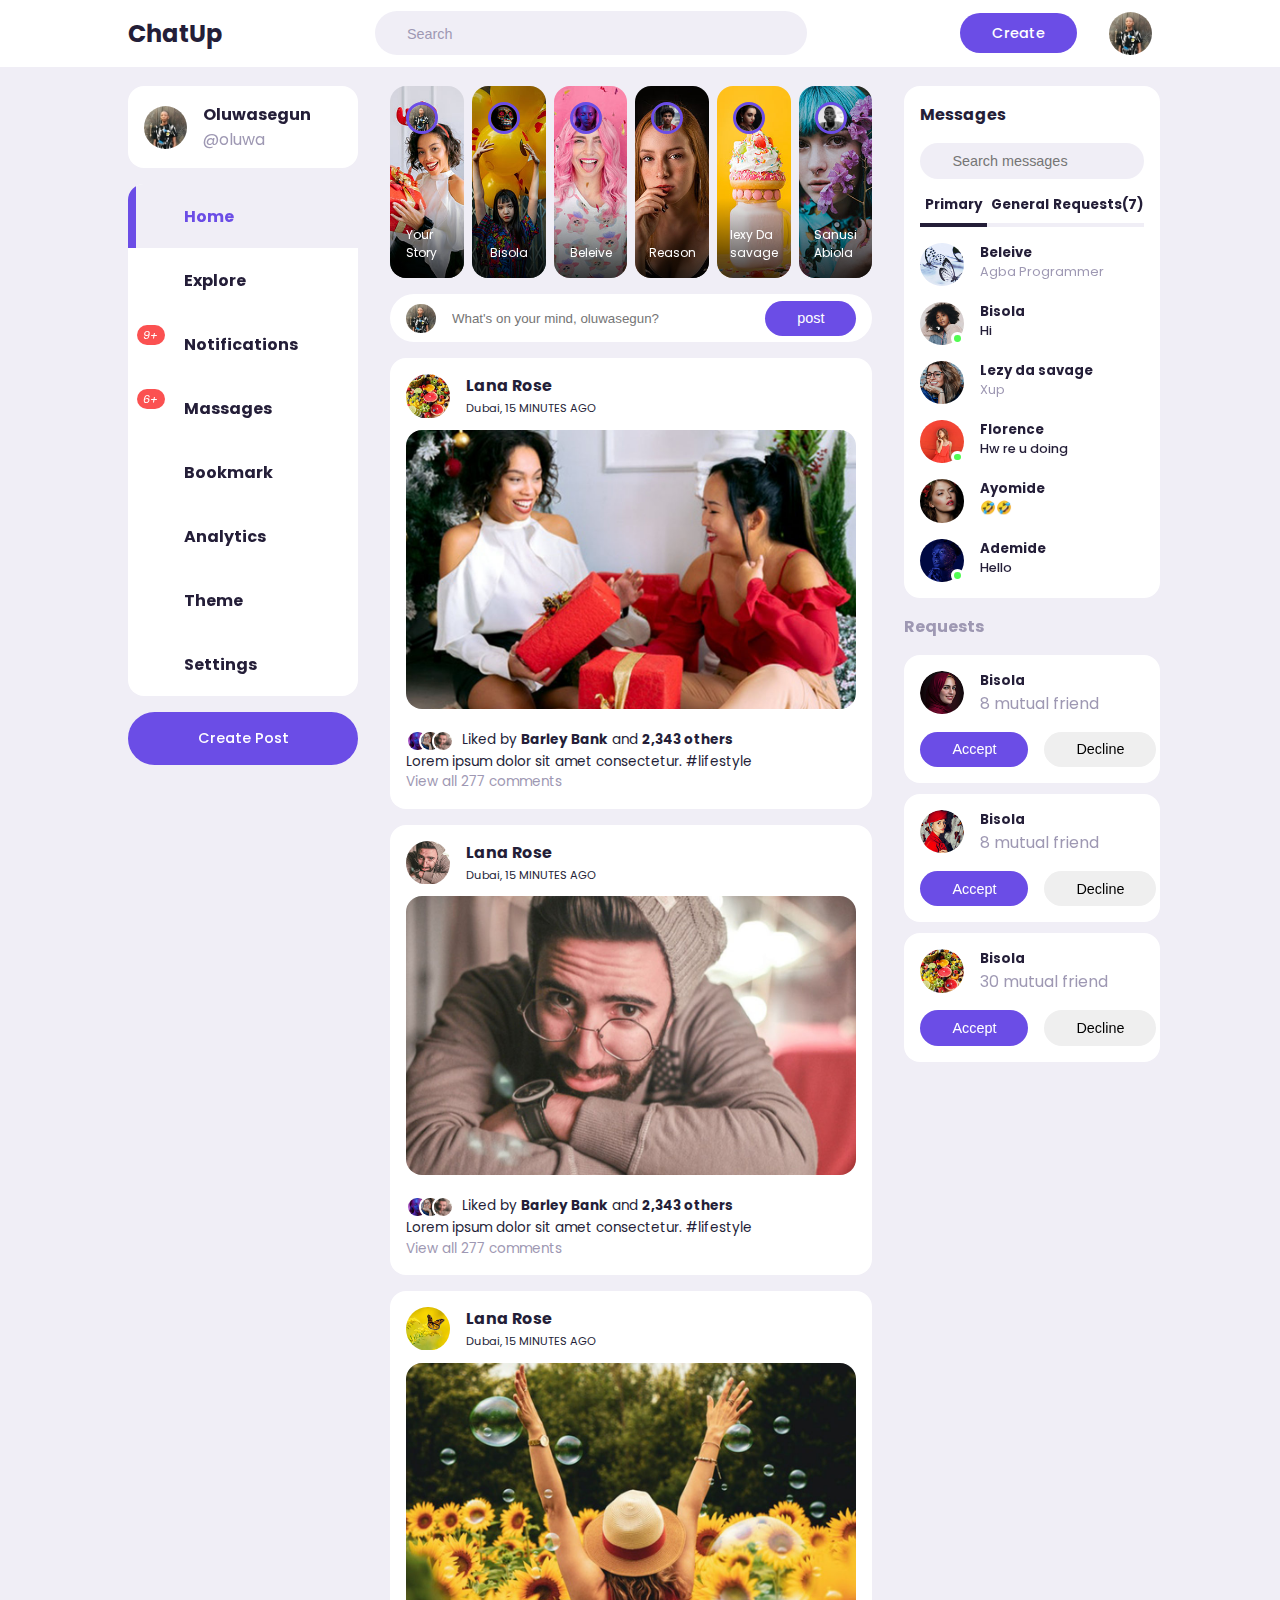
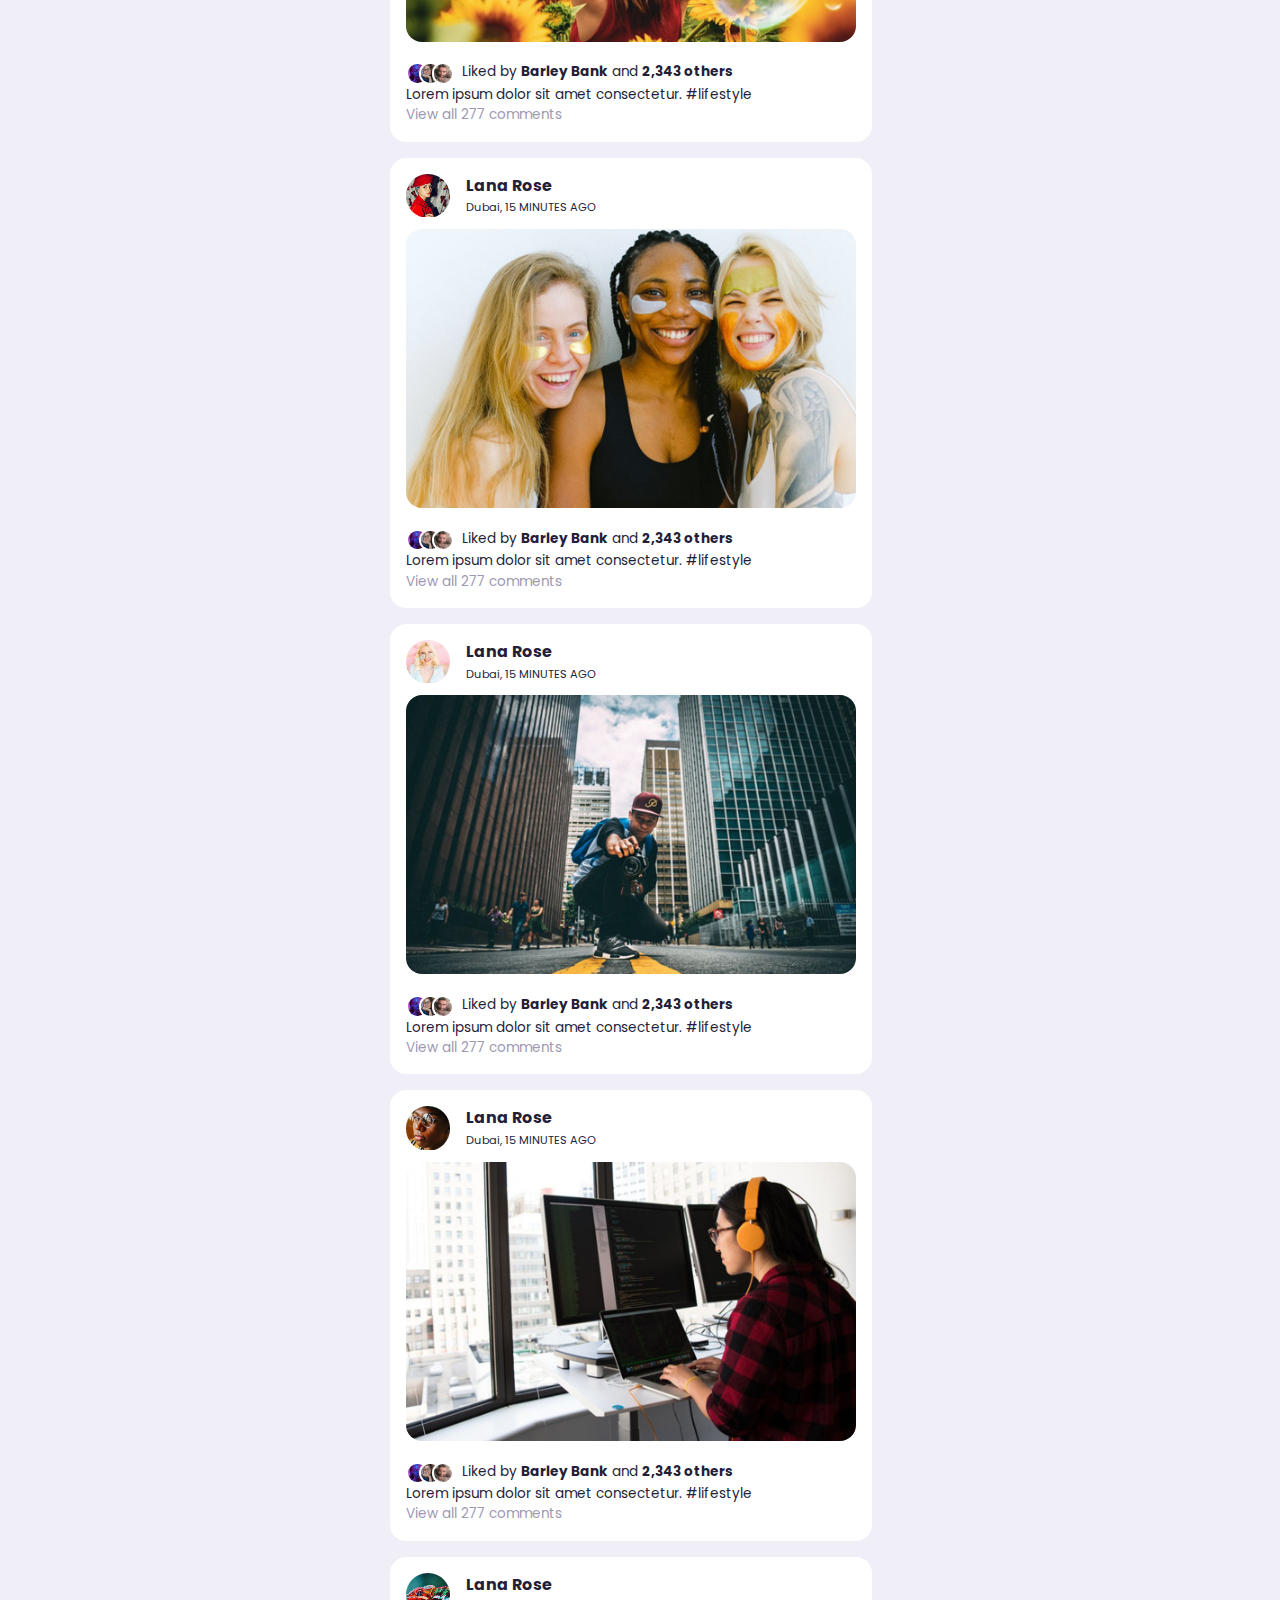
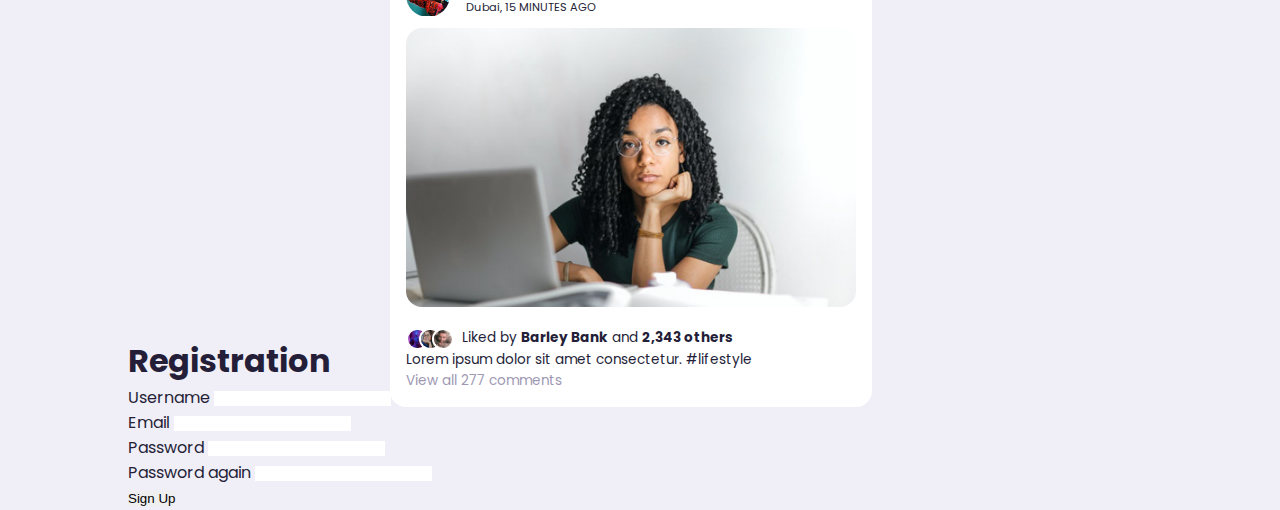
==== index.html @ 49ec5b4c "Add files via upload" ====
<!DOCTYPE html>
<html lang="en">
<head>
    <meta charset="UTF-8">
    <meta http-equiv="X-UA-Compatible" content="IE=edge">
    <meta name="viewport" content="width=device-width, initial-scale=1.0">
    <title>ChatUp - Responsive Website</title>
    <link rel="stylesheet" href="https://unicons.iconscout.com/release/v2.1.6/css/unicons.css">
    <link rel="stylesheet" href="index.css">
</head>
<body>

<nav>
<div class="container">
<h2 class="log">
ChatUp
</h2>
<div class="search-bar">
<i class="uil uil-search"></i>
<input type="search" placeholder="Search ">
</div>
<div class="create">
<label class="btn btn-primary" for="#create-post"><a href="form.html" style="color: white;">Create</a></label>
<div class="profile-photo">
<img src="images/img-1.jpg" alt="">
</div>
</div>
</div>
</nav>

<!----------------- MAIN -------------------->

<main>
<div class="container">
<!--============== LEFT ===============--->
<div class="left">
<a class="profile">
<div class="profile-photo">
<img src="images/img-1.jpg" alt="">
</div>
<div class="handle">
<h4>Oluwasegun</h4>
<p class="text-muted">
@oluwa
</p>
</div>
</a>

<!-- ========= SIDEBAER ============== -->
<div class="sidebar">
            <a class="menu-item active">
               <span><i class="uil uil-home"></i></span> <h3>Home</h3>
            </a>
            <a class="menu-item ">
                <span><i class="uil uil-compass"></i></span> <h3>Explore</h3>
             </a>
             <a class="menu-item" id="notifications">
                <span><i class="uil uil-bell"><small class="notification-count">9+</small></i></span> <h3>Notifications</h3>
                <!-- ---------NOTIFICATION POPUP -------------- -->
                <div class="notifications-popup">
                  <div>
                    <div class="profile-photo">
                        <img src="images/profile-2.jpg" alt="">
                    </div>
                    <div class="notification-body">
                       <b>Tony Achony</b> accepted your friend request
                       <small class="text-muted">2 DAYS AGO</small> 
                    </div>
                  </div> 
                  <div>
                    <div class="profile-photo">
                        <img src="images/profile-3.jpg" alt="">
                    </div>
                    <div class="notification-body">
                       <b>john doe</b> commented on your post
                       <small class="text-muted">1 HOUR AGO</small> 
                    </div>
                  </div>
                  <div>
                    <div class="profile-photo">
                        <img src="images/profile-4.jpg" alt="">
                    </div>
                    <div class="notification-body">
                       <b>john doe</b> <b>283 others</b> like your post
                       <small class="text-muted">4 MINUTES AGO</small> 
                    </div>
                  </div>
                  <div>
                    <div class="profile-photo">
                        <img src="images/profile-5.jpg" alt="">
                    </div>
                    <div class="notification-body">
                       <b>john doe</b> commented on a post you are tagged in
                       <small class="text-muted">2 DAYS AGO</small> 
                    </div>
                  </div>
                  <div>
                    <div class="profile-photo">
                        <img src="images/profile-6.jpg" alt="">
                    </div>
                    <div class="notification-body">
                       <b>john doe</b> commented on your post
                       <small class="text-muted">2 DAYS AGO</small> 
                    </div>
                  </div>
                  <div>
                    <div class="profile-photo">
                        <img src="images/profile-7.jpg" alt="">
                    </div>
                    <div class="notification-body">
                       <b>john doe</b> commented on a post your are tagged in
                       <small class="text-muted">2 DAYS AGO</small> 
                    </div>
                  </div>
                  <div>
                    <div class="profile-photo">
                        <img src="images/profile-3.jpg" alt="">
                    </div>
                    <div class="notification-body">
                       <b>john doe</b> commented on your post
                       <small class="text-muted">2 DAYS AGO</small> 
                    </div>
                  </div>  
                </div>
             </a>
             <a class="menu-item" id="messages-notification">
                <span><i class="uil uil-envelope-alt" ><small class="notification-count">6+</small></i></span> <h3>Massages</h3>
             </a>
             <a class="menu-item">
                <span><i class="uil uil-bookmark"></i></span> <h3>Bookmark</h3>
             </a>
             <a class="menu-item">
                <span><i class="uil uil-chart-line"></i></span> <h3>Analytics</h3>
             </a>
             <a class="menu-item" id="theme">
                <span><i class="uil uil-palette"></i></span> <h3>Theme</h3>
             </a>
             <a class="menu-item">
                <span><i class="uil uil-setting"></i></span> <h3>Settings</h3>
             </a>      
          </div>
          <!-- --------------- END OF SIDEBAR ------------ -->
          <label for="create-post" class="btn btn-primary">Create Post</label>
        </div>
        <!----------------------END OF LEFT ----------------------->
        <!--====================== MIDDLE =======================--->
        <div class="middle">
         <!-- -----------------STORIES ---------------- -->
          <div class="stories">
            <div class="story">
               <div class="profile-photo">
                <img src="images/img-1.jpg" alt="">
               </div> 
               <p class="name">Your Story</p>
            </div>
            <div class="story">
                <div class="profile-photo">
                 <img src="images/profile-9.jpg" alt="">
                </div> 
                <p class="name">Bisola</p>
             </div>
             <div class="story">
                <div class="profile-photo">
                 <img src="images/profile-10.jpg" alt="">
                </div> 
                <p class="name">Beleive</p>
             </div>
             <div class="story">
                <div class="profile-photo">
                 <img src="images/profile-11.jpg" alt="">
                </div> 
                <p class="name">Reason</p>
             </div>
             <div class="story">
                <div class="profile-photo">
                 <img src="images/profile-12.jpg" alt="">
                </div> 
                <p class="name">lexy Da savage</p>
             </div>
             <div class="story">
                <div class="profile-photo">
                 <img src="images/img-2.jpg" alt="">
                </div> 
                <p class="name">Sanusi Abiola</p>
             </div>
          </div>
         <!-- ============ END OF STORIES ================== -->
         <form class="create-post">
            <div class="profile-photo">
                <img src="images/img-1.jpg" alt="">
            </div>
            <input type="text" placeholder="What's on your mind, oluwasegun?" id="create-post">
            <input type="submit" value="post" class="btn btn-primary">
         </form>
         <!-- ========== FEEDS =============== -->
         <div class="feeds">
            <!-- ========== FEED 1 =============== -->
            <div class="feed">
              <div class="head">
                <div class="user">
                    <div class="profile-photo">
                        <img src="images/profile-13.jpg" alt="">
                    </div>
                    <div class="ingo">
                        <h3>Lana Rose</h3>
                        <small>Dubai, 15 MINUTES AGO</small>
                    </div>
                </div>
                <span class="edit">
                  <i class="uil uil-elipsis-h"></i>
              </span>
              </div>
              <div class="photo">
                <img src="images/feed-1.jpg" alt="">
              </div>

              <div class="action-buttons">
                <div class="interaction-buttons">
                  <span> <i class="uil uil-heart"></i></span>
                  <span> <i class="uil uil-comment-dots"></i></span>
                  <span> <i class="uil uil-share-alt"></i></span>
                </div>
                <div class="bookmark">
                 <span><i class="uil uil-bookmark-full"></i></span>
                </div>
              </div>

            <div class="liked-by">
                <span><img src="images/profile-10.jpg" alt=""></span>
                <span><img src="images/profile-4.jpg" alt=""></span>
                <span><img src="images/profile-15.jpg" alt=""></span>
                <p>Liked by <b>Barley Bank</b> and <b>2,343 others</b></p>
            </div>
            <div class="caption">
               <p>Lorem ipsum dolor sit amet consectetur. <span class="harsh-tag">#lifestyle</span></p> 
            </div>
            <div class=" comments text-muted">View all 277 comments</div>
            </div>
            <!-- ======== END OF FEED ============= -->

            <!-- ========== FEED 2 =============== -->
            <div class="feed">
               <div class="head">
                 <div class="user">
                     <div class="profile-photo">
                         <img src="images/profile-15.jpg" alt="">
                     </div>
                     <div class="ingo">
                         <h3>Lana Rose</h3>
                         <small>Dubai, 15 MINUTES AGO</small>
                     </div>
                 </div>
                 <span class="edit">
                   <i class="uil uil-elipsis-h"></i>
               </span>
               </div>
               <div class="photo">
                 <img src="images/feed-2.jpg" alt="">
               </div>
 
               <div class="action-buttons">
                 <div class="interaction-buttons">
                   <span> <i class="uil uil-heart"></i></span>
                   <span> <i class="uil uil-comment-dots"></i></span>
                   <span> <i class="uil uil-share-alt"></i></span>
                 </div>
                 <div class="bookmark">
                  <span><i class="uil uil-bookmark-full"></i></span>
                 </div>
               </div>
 
             <div class="liked-by">
                 <span><img src="images/profile-10.jpg" alt=""></span>
                 <span><img src="images/profile-4.jpg" alt=""></span>
                 <span><img src="images/profile-15.jpg" alt=""></span>
                 <p>Liked by <b>Barley Bank</b> and <b>2,343 others</b></p>
             </div>
             <div class="caption">
                <p>Lorem ipsum dolor sit amet consectetur. <span class="harsh-tag">#lifestyle</span></p> 
             </div>
             <div class=" comments text-muted">View all 277 comments</div>
             </div>
             <!-- ======== END OF FEED ============= -->

             <!-- ========== FEED 3 =============== -->
            <div class="feed">
               <div class="head">
                 <div class="user">
                     <div class="profile-photo">
                         <img src="images/profile-14.jpg" alt="">
                     </div>
                     <div class="ingo">
                         <h3>Lana Rose</h3>
                         <small>Dubai, 15 MINUTES AGO</small>
                     </div>
                 </div>
                 <span class="edit">
                   <i class="uil uil-elipsis-h"></i>
               </span>
               </div>
               <div class="photo">
                 <img src="images/feed-3.jpg" alt="">
               </div>
 
               <div class="action-buttons">
                 <div class="interaction-buttons">
                   <span> <i class="uil uil-heart"></i></span>
                   <span> <i class="uil uil-comment-dots"></i></span>
                   <span> <i class="uil uil-share-alt"></i></span>
                 </div>
                 <div class="bookmark">
                  <span><i class="uil uil-bookmark-full"></i></span>
                 </div>
               </div>
 
             <div class="liked-by">
                 <span><img src="images/profile-10.jpg" alt=""></span>
                 <span><img src="images/profile-4.jpg" alt=""></span>
                 <span><img src="images/profile-15.jpg" alt=""></span>
                 <p>Liked by <b>Barley Bank</b> and <b>2,343 others</b></p>
             </div>
             <div class="caption">
                <p>Lorem ipsum dolor sit amet consectetur. <span class="harsh-tag">#lifestyle</span></p> 
             </div>
             <div class=" comments text-muted">View all 277 comments</div>
             </div>
             <!-- ======== END OF FEED ============= -->

             <!-- ========== FEED 4 =============== -->
            <div class="feed">
               <div class="head">
                 <div class="user">
                     <div class="profile-photo">
                         <img src="images/profile-16.jpg" alt="">
                     </div>
                     <div class="ingo">
                         <h3>Lana Rose</h3>
                         <small>Dubai, 15 MINUTES AGO</small>
                     </div>
                 </div>
                 <span class="edit">
                   <i class="uil uil-elipsis-h"></i>
               </span>
               </div>
               <div class="photo">
                 <img src="images/feed-4.jpg" alt="">
               </div>
 
               <div class="action-buttons">
                 <div class="interaction-buttons">
                   <span> <i class="uil uil-heart"></i></span>
                   <span> <i class="uil uil-comment-dots"></i></span>
                   <span> <i class="uil uil-share-alt"></i></span>
                 </div>
                 <div class="bookmark">
                  <span><i class="uil uil-bookmark-full"></i></span>
                 </div>
               </div>
 
             <div class="liked-by">
                 <span><img src="images/profile-10.jpg" alt=""></span>
                 <span><img src="images/profile-4.jpg" alt=""></span>
                 <span><img src="images/profile-15.jpg" alt=""></span>
                 <p>Liked by <b>Barley Bank</b> and <b>2,343 others</b></p>
             </div>
             <div class="caption">
                <p>Lorem ipsum dolor sit amet consectetur. <span class="harsh-tag">#lifestyle</span></p> 
             </div>
             <div class=" comments text-muted">View all 277 comments</div>
             </div>
             <!-- ======== END OF FEED ============= -->

             <!-- ========== FEED 5 =============== -->
            <div class="feed">
               <div class="head">
                 <div class="user">
                     <div class="profile-photo">
                         <img src="images/profile-17.jpg" alt="">
                     </div>
                     <div class="ingo">
                         <h3>Lana Rose</h3>
                         <small>Dubai, 15 MINUTES AGO</small>
                     </div>
                 </div>
                 <span class="edit">
                   <i class="uil uil-elipsis-h"></i>
               </span>
               </div>
               <div class="photo">
                 <img src="images/feed-5.jpg" alt="">
               </div>
 
               <div class="action-buttons">
                 <div class="interaction-buttons">
                   <span> <i class="uil uil-heart"></i></span>
                   <span> <i class="uil uil-comment-dots"></i></span>
                   <span> <i class="uil uil-share-alt"></i></span>
                 </div>
                 <div class="bookmark">
                  <span><i class="uil uil-bookmark-full"></i></span>
                 </div>
               </div>
 
             <div class="liked-by">
                 <span><img src="images/profile-10.jpg" alt=""></span>
                 <span><img src="images/profile-4.jpg" alt=""></span>
                 <span><img src="images/profile-15.jpg" alt=""></span>
                 <p>Liked by <b>Barley Bank</b> and <b>2,343 others</b></p>
             </div>
             <div class="caption">
                <p>Lorem ipsum dolor sit amet consectetur. <span class="harsh-tag">#lifestyle</span></p> 
             </div>
             <div class=" comments text-muted">View all 277 comments</div>
             </div>
             <!-- ======== END OF FEED ============= -->

             <!-- ========== FEED 6 =============== -->
            <div class="feed">
               <div class="head">
                 <div class="user">
                     <div class="profile-photo">
                         <img src="images/profile-18.jpg" alt="">
                     </div>
                     <div class="ingo">
                         <h3>Lana Rose</h3>
                         <small>Dubai, 15 MINUTES AGO</small>
                     </div>
                 </div>
                 <span class="edit">
                   <i class="uil uil-elipsis-h"></i>
               </span>
               </div>
               <div class="photo">
                 <img src="images/feed-6.jpg" alt="">
               </div>
 
               <div class="action-buttons">
                 <div class="interaction-buttons">
                   <span> <i class="uil uil-heart"></i></span>
                   <span> <i class="uil uil-comment-dots"></i></span>
                   <span> <i class="uil uil-share-alt"></i></span>
                 </div>
                 <div class="bookmark">
                  <span><i class="uil uil-bookmark-full"></i></span>
                 </div>
               </div>
 
             <div class="liked-by">
                 <span><img src="images/profile-10.jpg" alt=""></span>
                 <span><img src="images/profile-4.jpg" alt=""></span>
                 <span><img src="images/profile-15.jpg" alt=""></span>
                 <p>Liked by <b>Barley Bank</b> and <b>2,343 others</b></p>
             </div>
             <div class="caption">
                <p>Lorem ipsum dolor sit amet consectetur. <span class="harsh-tag">#lifestyle</span></p> 
             </div>
             <div class=" comments text-muted">View all 277 comments</div>
             </div>
             <!-- ======== END OF FEED ============= -->

             <!-- ========== FEED 7 =============== -->
            <div class="feed">
               <div class="head">
                 <div class="user">
                     <div class="profile-photo">
                         <img src="images/profile-19.jpg" alt="">
                     </div>
                     <div class="ingo">
                         <h3>Lana Rose</h3>
                         <small>Dubai, 15 MINUTES AGO</small>
                     </div>
                 </div>
                 <span class="edit">
                   <i class="uil uil-elipsis-h"></i>
               </span>
               </div>
               <div class="photo">
                 <img src="images/feed-7.jpg" alt="">
               </div>
 
               <div class="action-buttons">
                 <div class="interaction-buttons">
                   <span> <i class="uil uil-heart"></i></span>
                   <span> <i class="uil uil-comment-dots"></i></span>
                   <span> <i class="uil uil-share-alt"></i></span>
                 </div>
                 <div class="bookmark">
                  <span><i class="uil uil-bookmark-full"></i></span>
                 </div>
               </div>
 
             <div class="liked-by">
                 <span><img src="images/profile-10.jpg" alt=""></span>
                 <span><img src="images/profile-4.jpg" alt=""></span>
                 <span><img src="images/profile-15.jpg" alt=""></span>
                 <p>Liked by <b>Barley Bank</b> and <b>2,343 others</b></p>
             </div>
             <div class="caption">
                <p>Lorem ipsum dolor sit amet consectetur. <span class="harsh-tag">#lifestyle</span></p> 
             </div>
             <div class=" comments text-muted">View all 277 comments</div>
             </div>
             <!-- ======== END OF FEED ============= -->
          </div>
         <!-- ============== END OF FEEDS ================== -->
        </div>
         <!-- ================= END OF MIDDLE =================== -->


        <!--============== RIGHT ===============--->
        <div class="right">
         <div class="messages">
            <div class="heading">
               <h4>Messages</h4><i class="uil uil-edit"></i>
            </div>
            <!-- --------------- SEARCH BAR -------------- -->
            <div class="search-bar">
               <i class="uil uil-search"></i>
               <input type="search" placeholder="Search messages" id="message-search">
            </div>
            <!-- ------------MESSAGES CATEGORY -------------- -->
            <div class="category">
               <h6 class="active">Primary</h6>
               <h6>General</h6>
               <h6 class="message-requests">Requests(7)</h6>
            </div>
            <!-- --------------MESSAGE ------------------->
            <div class="message">
              <div class="profile-photo">
               <img src="images/profile-2.jpg" alt="">
              </div> 
              <div class="message-body">
               <h5>Beleive</h5>
               <p class="text-muted">Agba Programmer</p>
              </div>
            </div>
            <!-- ------MESSAGE ---------- -->
            <div class="message">
              <div class="profile-photo">
               <img src="images/profile-3.jpg" alt="">
               <div class="active"></div>
              </div> 
              <div class="message-body">
               <h5>Bisola</h5>
               <p class="text-bold">Hi</p>
               
              </div>
            </div>
             <!-- ------MESSAGE ---------- -->
             <div class="message">
              <div class="profile-photo">
               <img src="images/profile-4.jpg" alt="">
              </div> 
              <div class="message-body">
               <h5>Lezy da savage</h5>
               <p class="text-muted">Xup</p>
              </div>
            </div>
             <!-- ------MESSAGE ---------- -->
             <div class="message">
              <div class="profile-photo">
               <img src="images/profile-5.jpg" alt="">
               <div class="active"></div>
              </div> 
              <div class="message-body">
               <h5>Florence</h5>
               <p class="text-bold">Hw re u doing</p>
              </div>
            </div>
             <!-- ------MESSAGE ---------- -->
             <div class="message">
              <div class="profile-photo">
               <img src="images/profile-6.jpg" alt="">
              </div> 
              <div class="message-body">
               <h5>Ayomide</h5>
               <p class="text-muted">🤣🤣</p>
              </div>
            </div>
             <!-- ------MESSAGE ---------- -->
             <div class="message">
              <div class="profile-photo">
               <img src="images/profile-7.jpg" alt="">
               <div class="active"></div>
              </div> 
              <div class="message-body">
               <h5>Ademide</h5>
               <p class="text-bold">Hello</p>
              </div>
            </div>
         </div>

         <!-- -=========== END OF MESSAGES ================= -->



         <!-- -=========== FRIEND REQEUSTS ================= -->
         <div class="friend-requests">
            <h4>Requests</h4>
            <div class="request">
               <div class="info">
                  <div class="profile-photo">
                     <img src="images/profile-20.jpg" alt="">
                  </div>
                  <div>
                     <h5>Bisola</h5>
                     <p class="text-muted">
                       8 mutual friend
                     </p>
                  </div>
               </div>
               <div class="action">
                <button class="btn btn-primary">
                  Accept
                </button>
                <button class="btn">
                  Decline
                </button>
               </div>
            </div>
            <div class="request">
              <div class="info">
                 <div class="profile-photo">
                    <img src="images/profile-16.jpg" alt="">
                 </div>
                 <div>
                    <h5>Bisola</h5>
                    <p class="text-muted">
                      8 mutual friend
                    </p>
                 </div>
              </div>
              <div class="action">
               <button class="btn btn-primary">
                 Accept
               </button>
               <button class="btn">
                 Decline
               </button>
              </div>
           </div>
           <div class="request">
            <div class="info">
               <div class="profile-photo">
                  <img src="images/profile-13.jpg" alt="">
               </div>
               <div>
                  <h5>Bisola</h5>
                  <p class="text-muted">
                    30 mutual friend
                  </p>
               </div>
            </div>
            <div class="action">
             <button class="btn btn-primary">
               Accept
             </button>
             <button class="btn">
               Decline
             </button>
            </div>
         </div>
      </div>
    </div>
    <!-- ======================== END OF RIGHT ======================= -->
  </div>
</main>

<!-- =================================== THEME CUSTOMIZATION =========================== -->
<div class="customize-theme">
  <div class="card">
    <h2>Customize your view</h2>
    <p class="text-muted">Manage your font size, color, and background.</p>

    <!-- ------------------- FONT SIZE --------------------- -->
    <div class="font-size">
      <h4>Font Size</h4>
      <div>
         <h6>Aa</h6>
         <div class="choose-size">
          <span class="font-size-1"></span>
          <span class="font-size-2 active"></span>
          <span class="font-size-3"></span>
          <span class="font-size-4"></span>
          <span class="font-size-5"></span>
         </div>
         <h3>Aa</h3>
      </div>
    </div>

    <!-- ============= PRIMARY COLORS ================ -->
    <div class="color">
      <h4>Color</h4>
      <div class="choose-color">
        <span class="color-1 active"></span>
        <span class="color-2"></span>
        <span class="color-3"></span>
        <span class="color-4"></span>
        <span class="color-5"></span>
      </div>
    </div>

    <!-- ------------ BACKGROUND COLORS ----------------->
    <div class="background">
      <h4>Background</h4>
      <div class="choose-bg">
        <div class="bg-1 active">
          <span></span>
          <h5 for="bg-1">Light</h5>
        </div>
        <div class="bg-2">
          <span></span>
          <h5>Dim</h5>
        </div>
        <div class="bg-3">
          <span></span>
          <h5 for="bg-3">Light Out</h5>
        </div>
      </div>
    </div>
  </div>
</div>

 <!-- create account -->

 <div class="container">
  <form id="form" action="/">
      <h1>Registration</h1>
      <div class="input-control">
          <label for="username">Username</label>
          <input type="text" id="username" name="username">
          <div class="error"></div>
      </div>
      <div class="input-control">
          <label for="email">Email</label>
          <input type="text" id="email" name="email">
          <div class="error"></div>
      </div>
      <div class="input-control">
          <label for="password">Password</label>
          <input type="password" id="password" name="password">
          <div class="error"></div>
      </div>
      <div class="input-control">
          <label for="password">Password again</label>
          <input type="password" id="password2" name="password2">
          <div class="error"></div>
      </div>
      <button type="submit">Sign Up</button>
  </form>
</div>
<script src="index.js"></script>
    
</body>
</html>
---- index.css ----
@import url('https://fonts.googleapis.com/css2?family=Clicker+Script&family=Poppins:wght@200;300;400;500;600&family=Roboto:ital,wght@0,100;0,300;0,400;0,500;1,700&display=swap');


:root{
    --primary-color-hue:252;
    --dark-color-lightness: 17%;
    --light-color-lightness: 95%;
    --white-color-lightness: 100%;

    --color-white:hsl(252, 30%, var(--white-color-lightness));
    --color-light:hsl(252, 30%, var(--light-color-lightness));
    --color-gray:hsl(var(--primary-color-hue), 15%, 65%);
    --color-primary:hsl(var(--primary-color-hue), 75%, 60%);
    --color-secondary:hsl(252,100%, 90%);
    --color-success:hsl(120, 95%, 65%);
    --color-danger:hsl(0, 95%, 65%);
    --color-dark:hsl(252,30%, var(--dark-color-lightness));
    --color-black:hsl(252, 30%, 10%);
     
    --border-radius:2em;
    --card-border-radius:1rem;
    --btn-padding:0.6rem 2rem;
    --search-padding:0.6rem 1rem;
    --card-padding:1rem;

    --sticky-top-left: 5.4rem;
    --sticky-top-right: -18rem;
}
*,
*::before, 
*::after{
    margin: 0;
    padding: 0;
    outline: 0;
    box-sizing: border-box;
    text-decoration: none;
    list-style: none;
    border: none;
}
body{
    font-family: 'Poppins', sans-serif;
    color: var(--color-dark);
    background: var(--color-light);
    overflow-x: hidden; 
}

/*GENERAL STYLES */
.container{
    width: 80%;
    margin: 0 auto;
}
.profile-photo{
    width: 2.7rem;
    aspect-ratio: 1/1;
    border-radius: 50%;
    overflow: hidden;

}
img{
    display: block;
    width: 100%;
}
.btn{
    display: inline-block;
    padding: var(--btn-padding);
    font-weight: 500;
    border-radius: var(--border-radius);
    cursor: pointer;
    transition: all 300ms ease;
    font-size: 0.9rem;
}
.btn:hover{
   opacity: 0.8; 
}

.btn-primary{
    background:var(--color-primary);
    color: white;
}
.text-bold{
    font-weight: 500;
}
.text-muted{
    color: var(--color-gray);
}

/* =========== NAVBAR ============= */  
nav{
    width: 100%;
    background: var(--color-white);
    padding:0.7rem 0;
    position: fixed;
    top:0;
    z-index: 10;
}

nav .container{
    display: flex;
    align-items: center;
    justify-content: space-between;
}
.search-bar{
    background: var(--color-light);
    border-radius: var(--border-radius);
    padding:var(--search-padding)
}

.search-bar input[type="search"]{
    background: transparent;
    width: 30vw;
    margin-left: 1rem;
    font-size: 0.9rem;
    color:var(--color-gray);
}
nav .search-bar input[type="search"]::placeholder{
    color:var(--color-gray); 
}
nav .create{
   display: flex; 
   align-items: center;
   gap: 2rem;
}



/* ====================MAIN =================== */
main{
    position: relative;
    top:5.4rem;   
}
main .container{
    display: grid;
    grid-template-columns: 18vw auto 20vw;
    column-gap: 2rem;
    position: relative;
}

/* ==================== LEFT =================== */
main .container .left{
    height: max-content;
    position: sticky;
    top: var(--sticky-top-left);
}
main .container .left .profile{
    padding: var(--card-padding);
    background: var(--color-white);
    border-radius: var(--card-border-radius);
    display: flex;
    align-items: center;
    column-gap: 1rem;
    width: 100%;
}

/* ========== SIDEBAR =============== -=============*/

.left .sidebar{
    margin-top: 1rem;
    background: var(--color-white);
    border-radius: var(--card-border-radius);
}

.left .sidebar .menu-item{
    display: flex;
    align-items: center;
    height: 4rem;
    cursor: pointer;
    translate: all 300ms ease;
    position: relative;

}
.left .sidebar .menu-item:hover{
    background: var(--color-light);
}
.left .sidebar i{
    font-size: 1.4rem;
    color: var(--color-gray);
    margin-left: 2rem;
    position: relative;
}

.left .sidebar i .notification-count{
    background: var(--color-danger);
    color:white;
    font-size: 0.7rem;
    width: fit-content;
    border-radius: 0.8rem;
    padding: 0.1rem 0.4rem;
    position: absolute;
    top: -0.2rem;
    right: -0.3rem;

}

.left .sidebar h3{
    margin-left: 1.5rem;
    font-size: 1rem;
}

.left .sidebar .active{
    background: var(--color-light);
}
.left .sidebar .active i, 
.left .sidebar .active h3{
    color: var(--color-primary);
}

.left .sidebar .active::before{
    content: "";
    display: block;
    width: 0.5rem;
    height: 100%;
    position: absolute;
    background: var(--color-primary);
}
.left .sidebar .menu-item:first-child.active{
    border-top-left-radius: var(--card-border-radius);
    overflow: hidden;
}
.left .sidebar .menu-item:last-child.active{
    border-top-left-radius: var(--card-border-radius);
    overflow: hidden;
}
.left .btn{
    margin-top: 1rem;
    width: 100%;
    text-align: center;
    padding: 1rem 0;
}

/* ------------------------ NOTIFICATION POPUP --------------------- */
.left .notifications-popup{
    position: absolute;
    top: 0;
    left: 110%;
    width: 30rem;
    background: var(--color-white);
    border-radius: var(--card-border-radius);
    padding: var(--card-padding);
    box-shadow: 0 0 2rem hsl(var(--color-primary), 75%, 60%, 25%);
    z-index: 8;
    display: none;
}

.left .notifications-popup::before{
    content: "";
    width: 1.2rem;
    height: 1.2rem;
    display: block;
    position: absolute;
    left: -0.6rem;
    transform: rotate(45deg);
}

.left .notifications-popup > div{
    display: flex;
    align-items: center;
    gap: 1rem;
    margin-bottom: 1rem;
}

.left .notifications-popup small{
    display: block;
}

/* ===================MIDDLE ===================== */

.middle .stories{
    display: flex;
    justify-content: space-between;
    height: 12rem;
    gap: 0.5rem;
}


.middle .stories .story{
    padding:var(--card-padding);
    border-radius: var(--card-border-radius);
    display: flex;
    flex-direction: column;
    justify-content: space-between;
    align-items: center;
    color: white;
    font-size: 0.75rem;
    width: 100%;
   position: relative;
    overflow: hidden;

}

.middle .stories .story::before{
    content: "";
    display: block;
    width: 100%;
    height: 5rem;
    position:absolute;
    bottom:0;
    background: linear-gradient(transparent, rgba(0, 0 , 0, 0.75));
}

.middle .stories .story .name{
    z-index: 2;
}
.middle .stories .story:nth-child(1){
    background: url(images/story-1.jpg)
    no-repeat center  center/cover;
}
.middle .stories .story:nth-child(2){
    background: url(images/story-2.jpg)
    no-repeat center  center/cover;
}
.middle .stories .story:nth-child(3){
    background: url(images/story-3.jpg)
    no-repeat center  center/cover;
}
.middle .stories .story:nth-child(4){
    background: url(images/story-4.jpg)
    no-repeat center  center/cover;
}
.middle .stories .story:nth-child(5){
    background: url(images/story-5.jpg)
    no-repeat center  center/cover;
}
.middle .stories .story:nth-child(6){
    background: url(images/story-6.jpg)
    no-repeat center  center/cover;
}

.middle .story .profile-photo{
    width: 2rem;
    height: 2rem;
    align-self: start;
    border:  3px solid var(--color-primary);
}
 

/* ========== CREATE POST ===================== */

.middle .create-post{
    width: 100%;
    display: flex;
    align-items: center;
    justify-content: space-between;
    margin-top: 1rem;
    background: var(--color-white);
    padding: 0.4rem var(--card-padding);
    border-radius: var(--border-radius); 
}

.middle .create-post input[type="text"]{
    justify-self: start;
    width: 100%;
    padding-left: 1rem;
    background: transparent;
    color: var(--color-dark);
    margin-right: 1rem;
}

/* ------------- FEEDS ----------------------- */
.middle .feeds .feed{
    background: var(--color-white);
    border-radius: var(--card-border-radius);
    padding: var(--card-padding);
    margin: 1rem 0;
    font-size: 0.85rem;
    line-height: 1.5;
}

.middle .feed .head{
    display: flex;
    justify-content: space-between;
}

.middle .feed .user{
    display:flex;
    gap: 1rem;
}

.middle .feed .photo{
    border-radius: var(--card-border-radius);
    overflow: hidden;
    margin: 0.7rem 0;
}

.middle .feed .action-buttons{
    display: flex;
    justify-content: space-between;
    align-items: center;
    font-size: 1.4rem;
    margin: 0.6rem;
}

.middle .liked-by{
   display: flex; 
}

.middle .liked-by span{
    width:1.4rem;
    height: 1.4rem;
    display: block;
    border-radius: 50%;
    overflow: hidden;
    border: 2px solid var(--color-white);
    margin-left: -0.6rem;
}

.middle .liked-by span:first-child {
    margin: 0;
}

.middle .liked-by p{
    margin-left: 0.5rem;
}

/* ================= RIGHT ================ */
main .container .right{
    height:max-content;
    position: sticky;
    top: var(--sticky-top-right);
    bottom: 0;
}

.right .messages{
    background: var(--color-white);
    border-radius: var(--card-border-radius);
    padding: var(--card-padding);
}
.right .messages .heading{
    display: flex;
    align-items: center;
    justify-content: space-between;
    margin-bottom: 1rem;
}
.right .messages i{
    font-size: 1.4rem;
}
.right .messages .search-bar{
    display: flex;
    margin-bottom: 1rem;
}

.right .messages .category{
    display: flex;
    justify-content: space-between;
    margin-bottom: 1rem;
}
.right .messages .category h6{
    width: 100%;
    text-align: center;
    border-bottom: 4px solid var(--color-light);
    padding-bottom: 0.5rem;
    font-size: 0.85rem;
}

.right .messages .category .active{
    border-color:var(--color-dark) ;
}

.right .messages .mesaage-requests{
    color: var(--color-primary);
}
.right .messages .message{
    display: flex;
    gap: 1rem;
    margin-bottom: 1rem;
    align-items: start;
}

.right .message .profile-photo{
    position: relative;
    overflow: visible;
}


.right .profile-photo img{
    border-radius: 50%;
}

.right .messages .message:last-child{
    margin: 0;
}

.right .messages .message p{
    font-size: 0.8rem;
}

.right .messages .message .profile-photo .active{
    width: 0.8rem;
    height: 0.8rem;
    border-radius: 50%;
    border: 3px solid var(--color-white);
    background: var(--color-success);
    position: absolute;
    bottom: 0;
    right: 0;
}


/* ============ FRIEND REQEUSTS ===================== */

.right .friend-requests h4{
    color: var(--color-gray);
    margin: 1rem 0;
}
.right .request{
    background: var(--color-white);
    padding:var(--card-padding);
    border-radius: var(--card-border-radius);
    margin-bottom: 0.7rem;
}

.right .request .info{
    display:flex;
    gap: 1rem;
    margin-bottom: 1rem;
}

.right .request .action{
    display: flex;
    gap: 1rem;
}

/* =================== THEME CUSTOMIZATION -================= */

.customize-theme{
    background: rgba(255, 255, 255, 0.5);
    width: 100vw;
    height: 100vh;
    position: fixed;
    top: 0;
    left: 0;
    z-index: 100;
    text-align: center;
    display: grid;
    place-items: center;
    font-size: 0.9rem;
    display: none; 
}

.customize-theme .card{
    background: var(--color-white);
    padding: 3rem;
    border-radius: var(--card-border-radius);
    width: 50%;
    box-shadow: 0 0 1rem var(--color-primary);

}

/* ============ FONT SIZE -===================== */
.customize-theme .font-size{
   margin-top: 5rem;
}

.customize-theme .font-size > div{
    display: flex;
    justify-content: space-between;
    align-items: center;
    background: var(--color-light);
    padding: var(--search-padding);
    border-radius: var(--card-border-radius);
}

.customize-theme .choose-size{
    background:var(--color-secondary);
    height: 0.3rem;
    width: 100%;
    margin: 0.1rem;
    display: flex;
    justify-content: space-between;
    align-items: center;
}

.customize-theme .choose-size span{
    width:1rem;
    height:1rem;
    background: var(--color-secondary);
    border-radius: 50%;
    cursor: pointer;
}

.customize-theme .choose-size span.active{
    background: var(--color-primary);
}

/* ---========== FONT SIZE -================= */

.customize-theme .color{
    margin-top: 2rem;
}

.customize-theme .choose-color{
    background:var(--color-light);
    padding: var(--search-padding);
    border-radius: var(--card-border-radius);
    display: flex;
    align-items: center;
    justify-content: space-between;
}

.customize-theme .choose-color span{
    width: 2.2rem;
    height: 2.2rem;
    border-radius: 50%;
}

.customize-theme .choose-color span:nth-child(1){
    background: hsl(252, 75%, 60%);
}
.customize-theme .choose-color span:nth-child(2){
    background:hsl(52, 75%, 60%);
}
.customize-theme .choose-color span:nth-child(3){
    background: hsl(352, 75%, 60%);
}
.customize-theme .choose-color span:nth-child(4){
    background: hsl(152, 75%, 60%);
}
.customize-theme .choose-color span:nth-child(5){
    background: hsl(202, 75%, 60%);
}

.customize-theme .choose-color span.active{
    border: 5px solid white;
}

/* =====================BACKGROUND ======================= */
.customize-theme  .background{
    margin-top: 2rem;
}

.customize-theme .choose-bg{
    display: flex;
    align-items: center;
    justify-content: space-between;
    gap: 1.5rem;
}

.customize-theme .choose-bg > div{
    padding: var(--card-padding);
    width: 100%;
    display: flex;
    align-items: center;
    font-size: 1rem;
    font-weight: bold;
    border-radius: 0.4rem;
    cursor: pointer;
}

.customize-theme .choose-bg > div.active{
    border:  2px solid var(--color-primary);
}

.customize-theme .choose-bg .bg-1{
    background: white;
    color: black;
}

.customize-theme .choose-bg .bg-2{
    background: hsl(252, 30%, 17%);
    color: black;
}

.customize-theme .choose-bg .bg-3{
    background: hsl(252, 30%, 10%);
    color: white;
}

.customize-theme .choose-bg > div span{
    width:2rem;
    height: 2rem;
    border: 2px solid var(--color-gray);
    border-radius: 50%;
    margin-right: 1rem;
}

/* =============== MEDIA QUERIES FOR SMALL LAPTOP AND TABLETS -======================== */

@media screen  and (max-width: 1200px){
    .container{
        width: 96%;
    }
    main.container{
        grid-template-columns: 5rem auto 30vw;
        gap: 1rem;
    }

    .left{
        width: 5rem;
        z-index: 5;
    }

    main .container .left .profile{
        display: none;
    }

    .sidebar h3{
        display: none;
    }

    .left .btn{
        display: none;
    }
    .customize-theme .card{
        width: 80vw;
    }
} 

/* ========= MEDIA QUERIES FOR PHONE TABLETS ==============*/
@media screen and (max-width: 992px){
    nav .search-bar{
        display: none;
    }

    main .container{
        grid-template-columns:0 auto rem ;
        gap: 0;
    }

    main .container .left{
       grid-column: 3/4;
        position: fixed;
        right: 0;
        bottom: 0;
    }

    .left .notifications-popup{
       position: absolute; 
       left: -20rem;
       width: 20rem;
    }
     .left .notifications-popup::before{
        display: absolute;
        top: 1.3rem;
        left: calc(20rem - 0.6rem);
        display: block;
     }
     
     main .container .middle{
        grid-column: 1/3;
     }

     main .container .right{
        display: none;
     }
     .customize-theme .card{
        width: 92vw;
     }

   
    
}
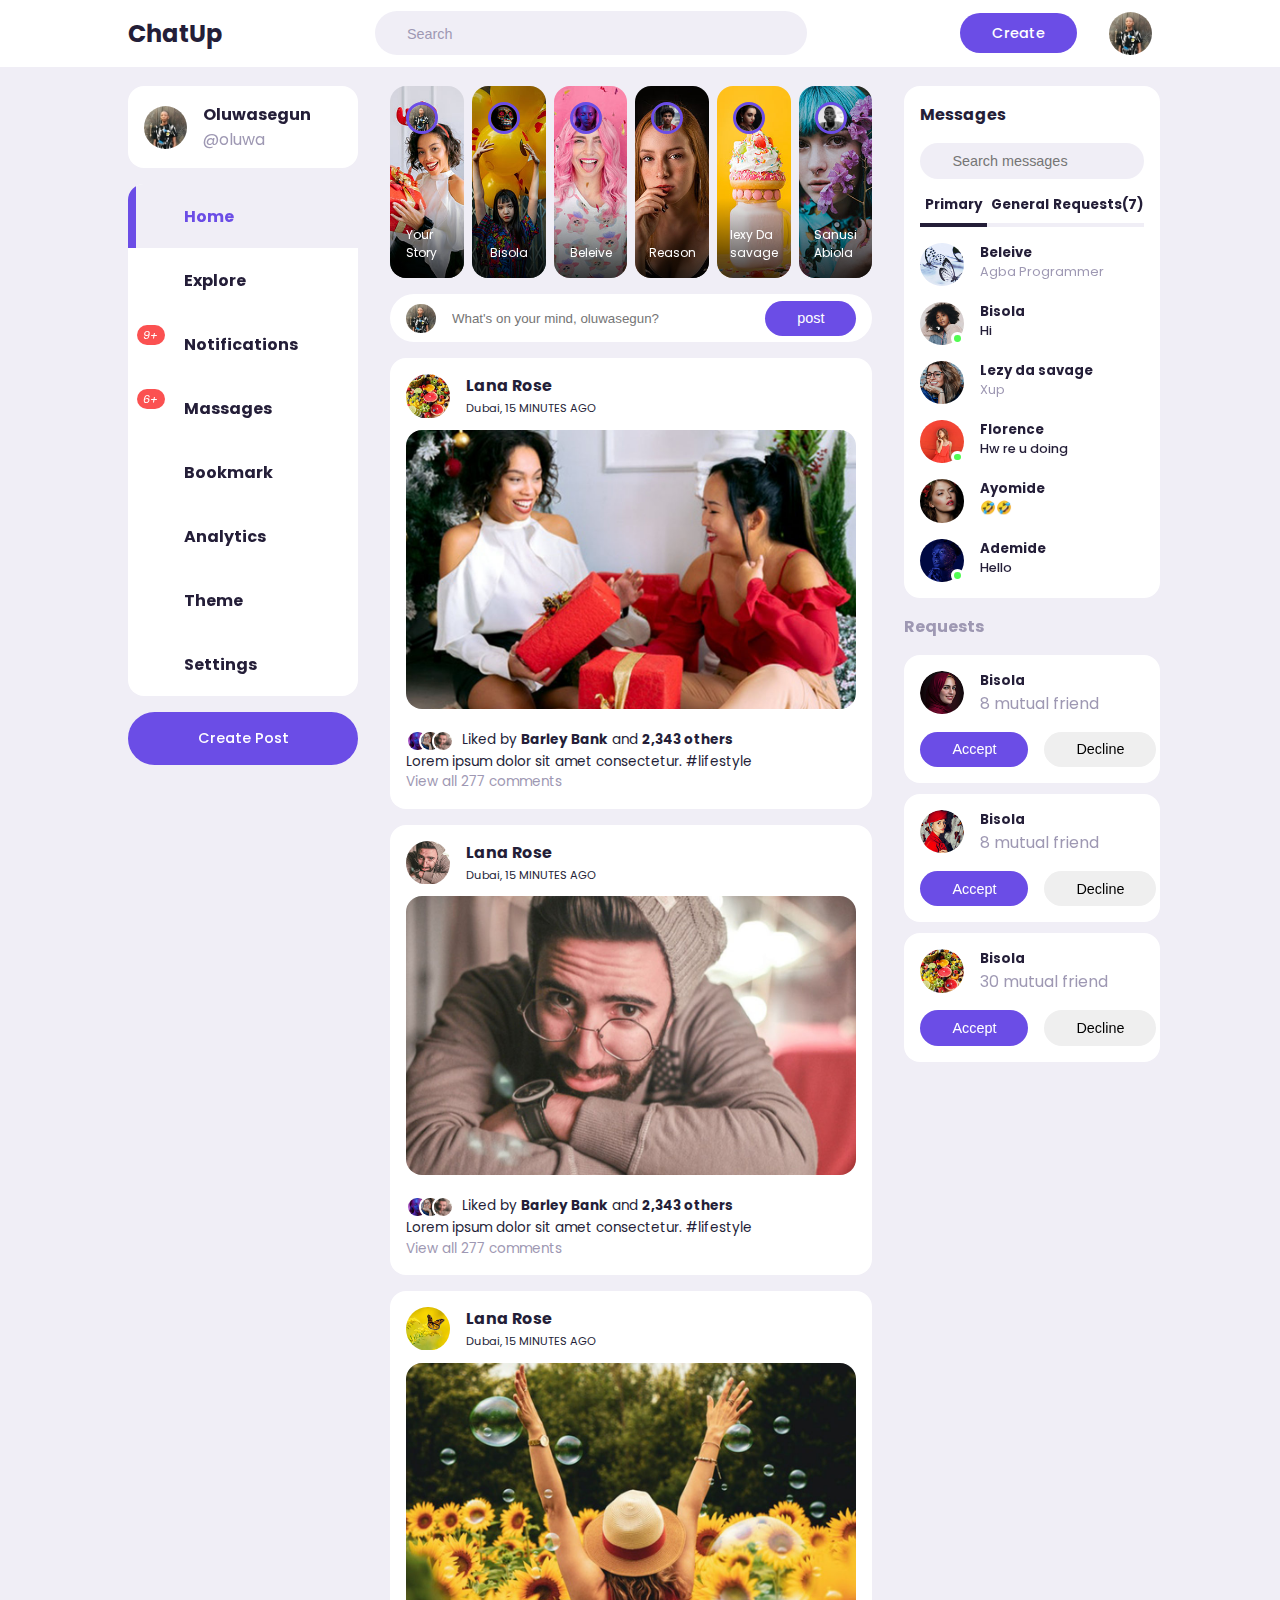
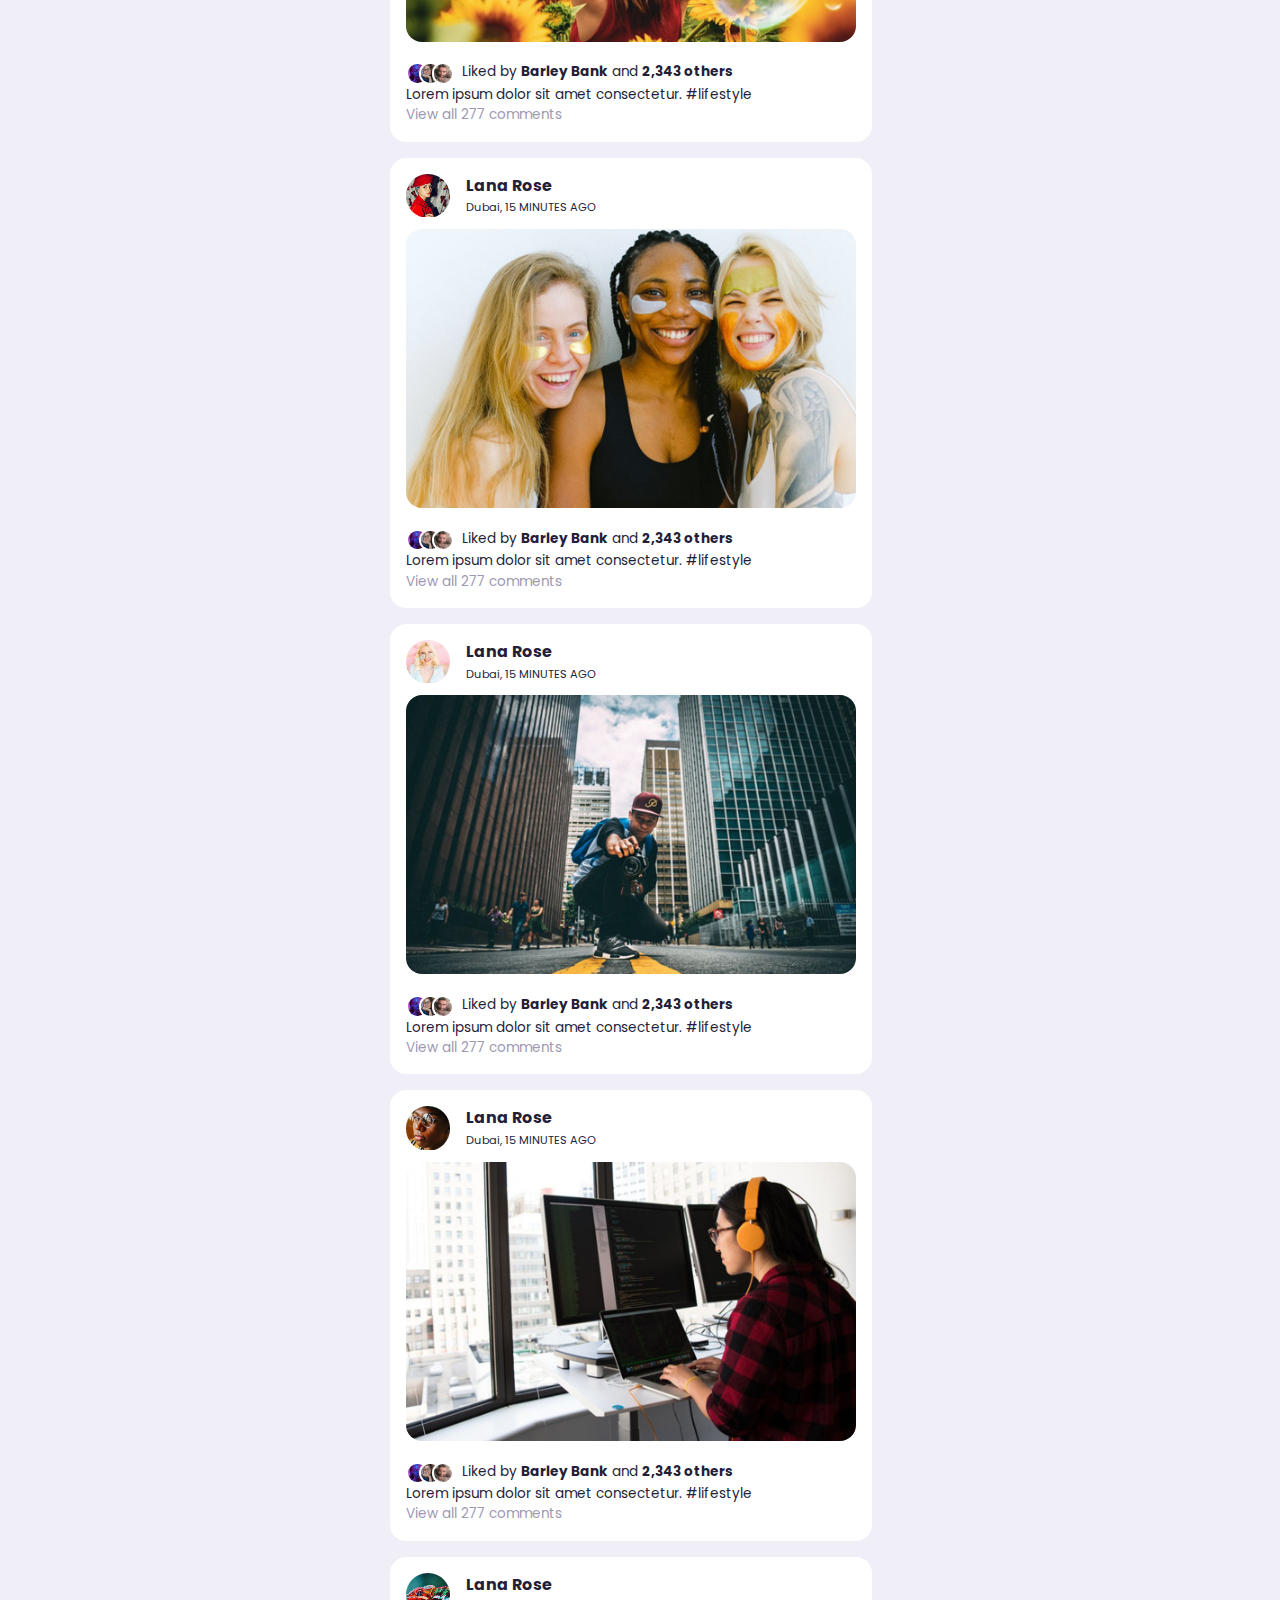
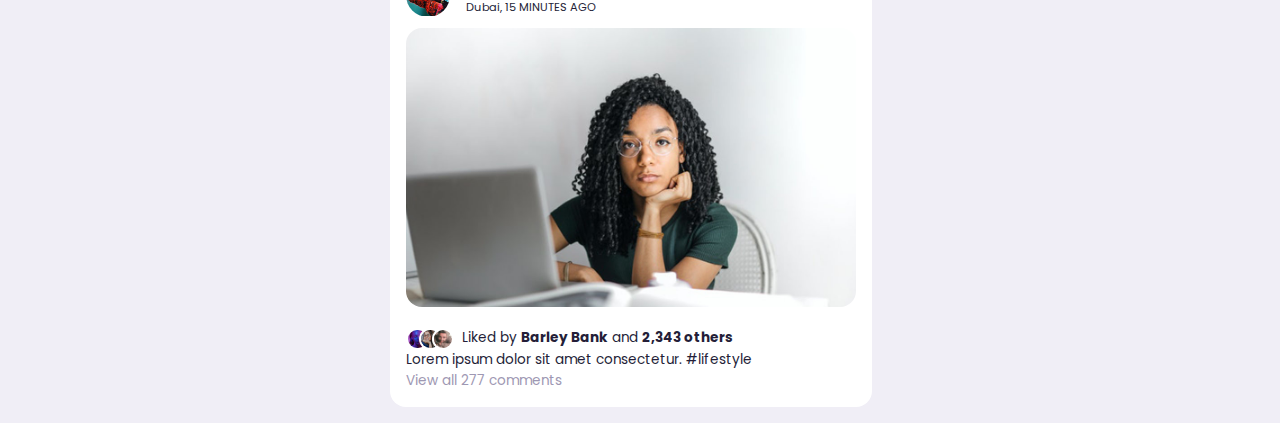
==== commit 65411e9b: "Update index.html" ====
--- a/index.html
+++ b/index.html
@@ -720,36 +720,7 @@
     </div>
   </div>
 </div>
-
- <!-- create account -->
-
- <div class="container">
-  <form id="form" action="/">
-      <h1>Registration</h1>
-      <div class="input-control">
-          <label for="username">Username</label>
-          <input type="text" id="username" name="username">
-          <div class="error"></div>
-      </div>
-      <div class="input-control">
-          <label for="email">Email</label>
-          <input type="text" id="email" name="email">
-          <div class="error"></div>
-      </div>
-      <div class="input-control">
-          <label for="password">Password</label>
-          <input type="password" id="password" name="password">
-          <div class="error"></div>
-      </div>
-      <div class="input-control">
-          <label for="password">Password again</label>
-          <input type="password" id="password2" name="password2">
-          <div class="error"></div>
-      </div>
-      <button type="submit">Sign Up</button>
-  </form>
-</div>
 <script src="index.js"></script>
     
 </body>
-</html>+</html>
--- a/index.css
+++ b/index.css
@@ -705,7 +705,7 @@
 } 
 
 /* ========= MEDIA QUERIES FOR PHONE TABLETS ==============*/
-@media screen and (max-width: 992px){
+@media screen and (max-width: 902px){
     nav .search-bar{
         display: none;
     }
